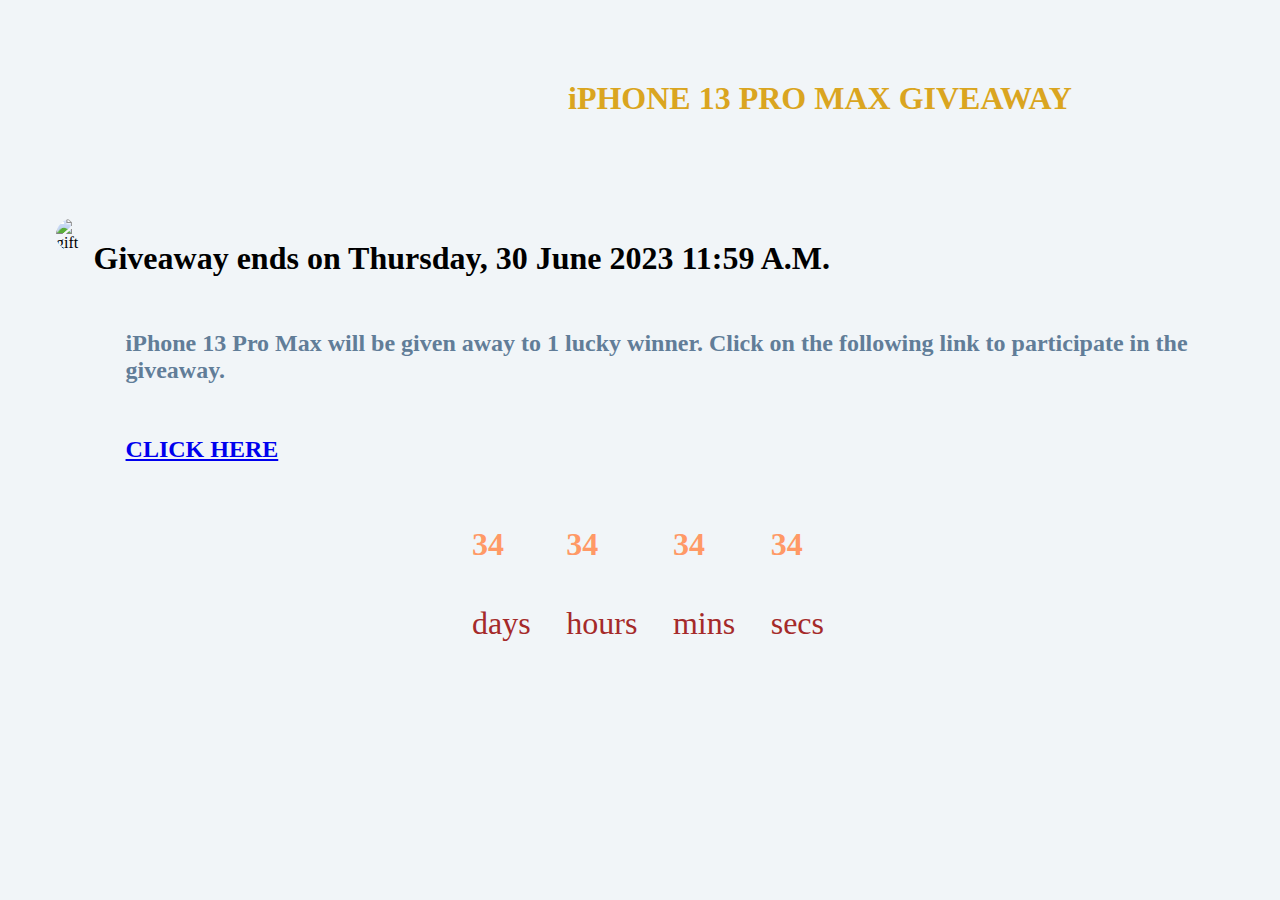
==== index.html @ 440b18dc "Create index.html" ====
<!DOCTYPE html>
<html>
<head>
	<meta charset="utf-8">
	<meta name="viewport" content="width=device-width, initial-scale=1">
	<link rel="stylesheet" type="text/css" href="timerstyle.css">
	<title> Giveaway Timer</title>
</head>
<body>
	<h1 class="heading"> iPHONE 13 PRO MAX GIVEAWAY </h1>


	<div class="container">
      <!-- image -->
      <div class="gift-img">
        <img id="phone" src="./iphone.jpeg" height= 300 rem alt="gift" />
      </div>
      <!-- info -->
      <div class="gift-info">

      	<h1>Giveaway ends on Thursday, 30 June 2023 11:59 A.M.</h1>

      	<h2 id="text"> iPhone 13 Pro Max will be given away to 1 lucky winner. Click on the following link to participate in the giveaway. </h2>

      	<a href="#" target="_blank" > <h2 id="link"  > CLICK HERE </h2> </a>

      </div>	
    </div>

    <div class="time">

    	    <div id="day">
              <h4 id="days">34</h4>
              <span class="base">days</span>
          </div>
          <div id="hour">
              <h4 id="hours">34</h4>
              <span class="base">hours</span>
          </div>
          
          <!-- end of days -->
          <!-- minutes -->
          <div id="min">
              <h4 id="minutes">34</h4>
              <span class="base">mins</span>
          </div>
          <!-- end of days -->
          <!-- minutes -->
          <div id="sec">
              <h4 id="seconds">34</h4>
              <span class="base">secs</span>
          </div>
    </div>
    <script src="timer.js"></script>
</body>
</html>
---- timerstyle.css ----
body{
	background: hsl(210, 36%, 96%);
}
.heading{
	margin-top: 5rem;
	margin-left: 35rem;
	color: goldenrod;
}
.gift-img{
	padding-top: 5rem;
	margin-left: 3rem;
}
#phone{
	border-radius: 100%;
}
.container{
	display: flex;
	flex-direction: row;
	justify-content: space-around;
}
.gift-info{
	padding-top: 5rem;
}
h2{
	padding-top: 2rem;
	padding-left: 2rem;
}
#text{
	color:hsl(210, 22%, 49%); 
}
#link:hover{
	color: #9900ff;
	transform: scale(1.1);
}
#link{
	transition: transfrom .2s;
}
/*.time{
	display: flex;
	flex-direction: row;
	justify-content: space-evenly;
}*/
.time{
	display: flex;
	flex-direction: row;
	justify-content: space-between;
	margin-left: 28rem;
	margin-right: 28rem;
	font-size: 2rem;
}
#day, #hour, #min, #sec{
    border-top: 2rem;
	border-right: 2rem;
	padding-left: 1rem;
}
.base{
	color: brown;
}
#days, #hours,#minutes,#seconds{
	color: #ff9966;
}
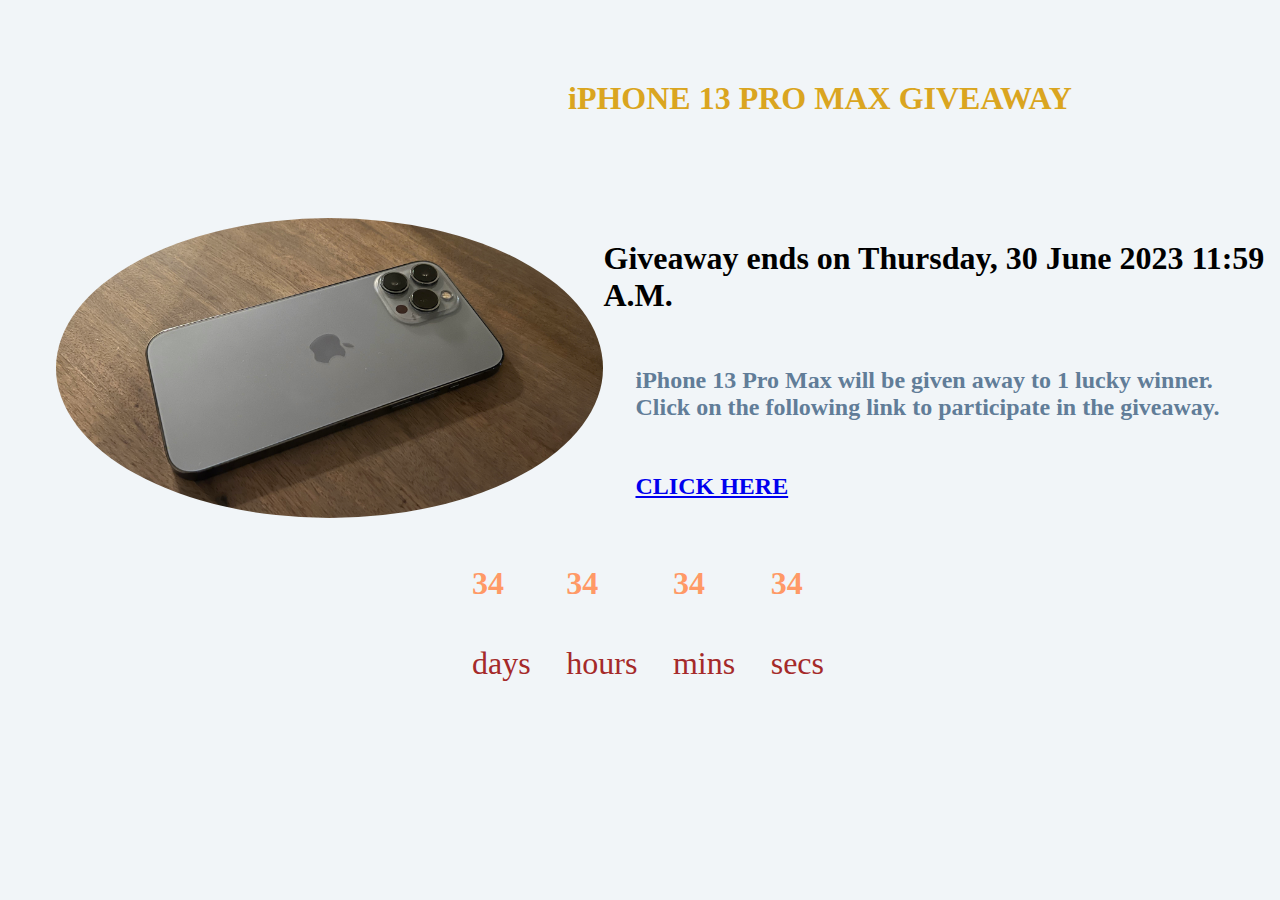
==== commit db6b353a: "Update index.html" ====
--- a/index.html
+++ b/index.html
@@ -13,7 +13,7 @@
 	<div class="container">
       <!-- image -->
       <div class="gift-img">
-        <img id="phone" src="./iphone.jpeg" height= 300 rem alt="gift" />
+        <img id="phone" src="./iPhone.jpeg" height= 300 rem alt="gift" />
       </div>
       <!-- info -->
       <div class="gift-info">
